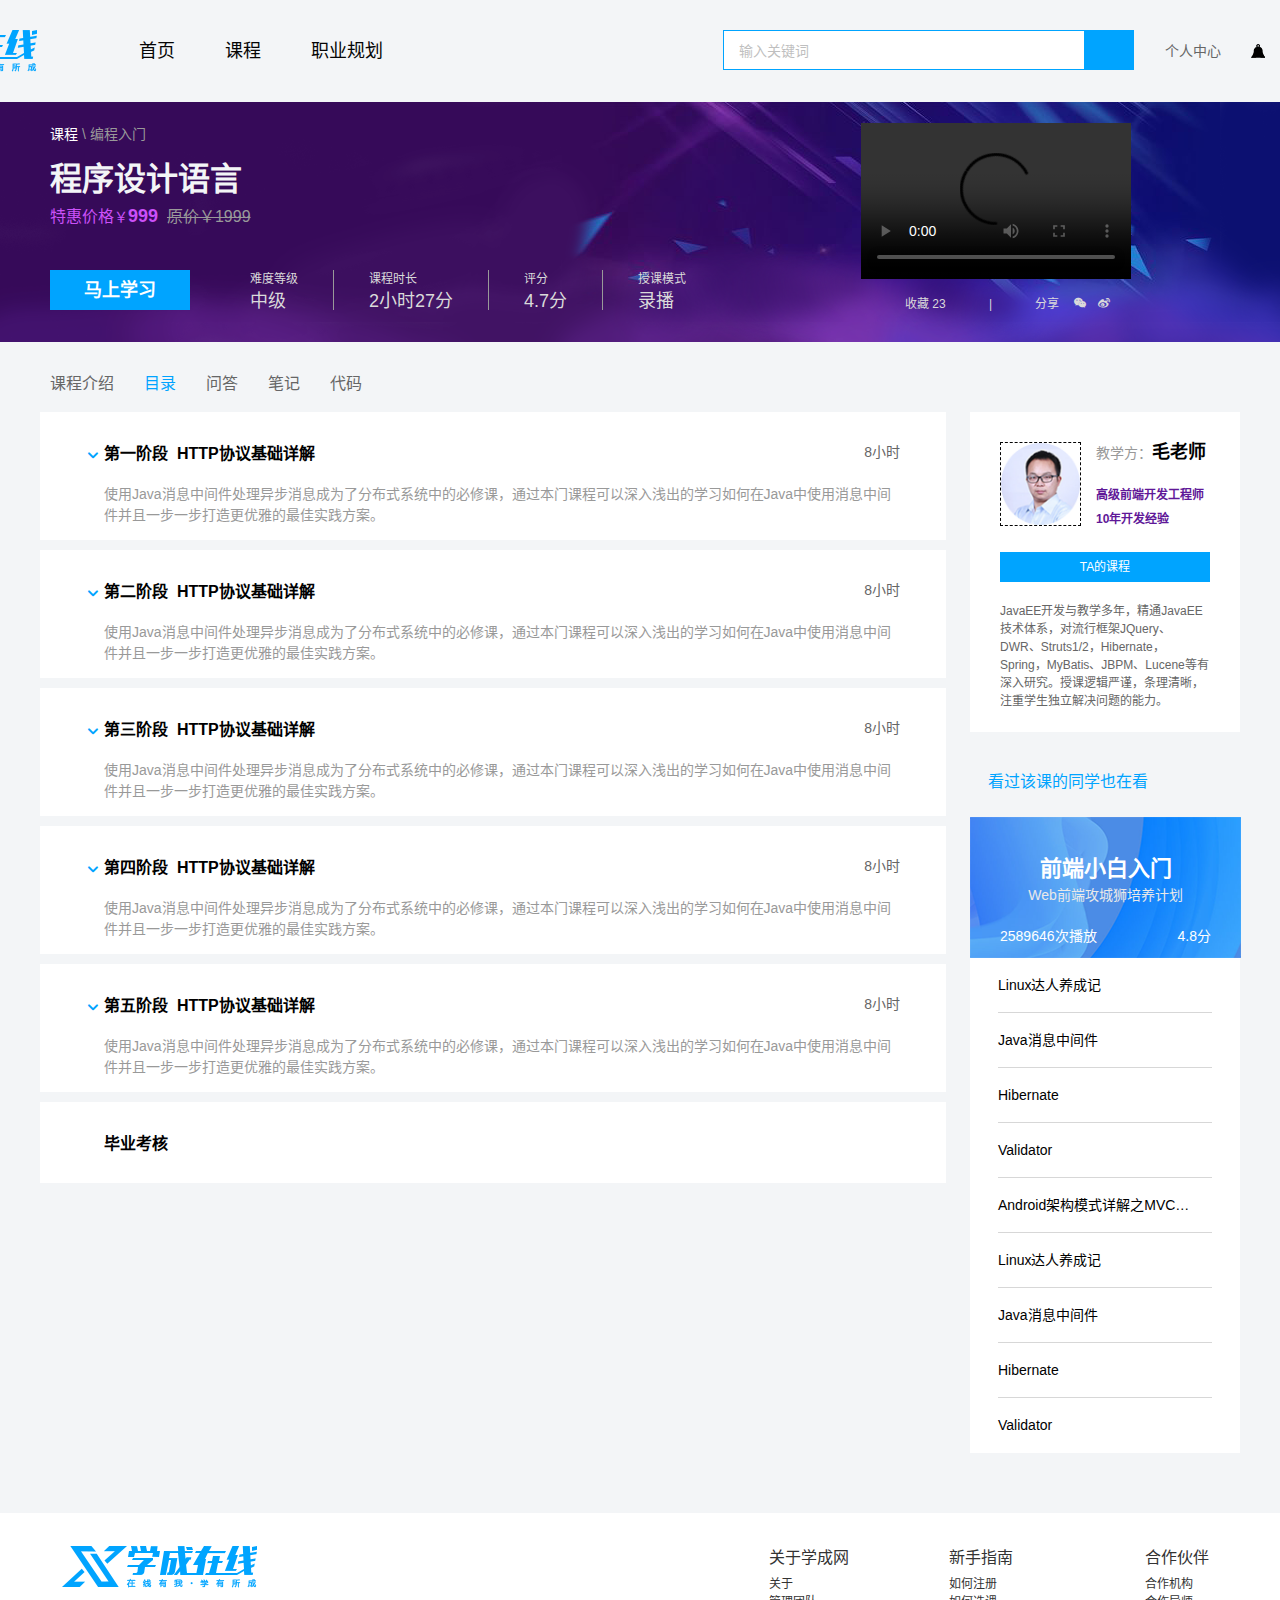
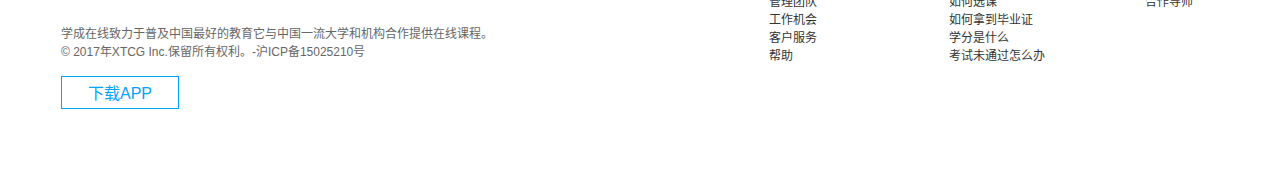
==== introduction.html @ b1b3535b "提交了master主分支上首页、职业规划、课程介绍页面" ====
<!DOCTYPE html>
<html lang="zh-CN">

<head>
    <meta charset="UTF-8">
    <meta http-equiv="X-UA-Compatible" content="IE=edge">
    <meta name="viewport" content="width=device-width, initial-scale=1.0">
    <title>学成网课程介绍-目录</title>
    <link rel="stylesheet" href="css/base.css">
    <link rel="stylesheet" href="css/common.css">
    <link rel="stylesheet" href="css/introduction.css">
</head>

<body>
    <!-- header区域star -->
    <div class="header w">
        <!-- logo部分 -->
        <div class="logo">
            <h1>
                <a href="index.html" title="学成在线">学成在线</a>
            </h1>
        </div>
        <!-- 导航栏部分 nav -->
        <div class="nav">
            <ul>
                <li><a href="index.html" class="current">首页</a></li>
                <li><a href="courselist.html">课程</a></li>
                <li><a href="plan.html">职业规划</a></li>
            </ul>
        </div>
        <!-- 搜索模块 -->
        <div class="search">
            <input type="text" value="输入关键词">
            <button><span class="icon-search"></span></button>

        </div>
        <!-- 用户模块 -->
        <div class="personal"> <a href="javascript:;">个人中心</a></div>
        <div class="remind">
            <a href="javascript:;"></a>
        </div>
        <div class="user">
            <a href="javascript:;">
                <img src="images/椭圆头像 7@2x.png" alt=""> qq-lilei</a>
        </div>

    </div>
    <!-- header区域end -->

    <!-- banner模块开始 -->
    <div class="banner">
        <div class="bannerCon w">
            <!-- banner左边部分 -->
            <div class="bannerCon_left">
                <p><i>课程</i>&nbsp;\&nbsp;编程入门</p>
                <h3>程序设计语言</h3>
                <p>特惠价格<em>￥</em><em>999</em>&nbsp;&nbsp;<span>原价￥1999</span></p>
                <div class="studynow">
                    <ul>
                        <li><a href="javascript:;">马上学习</a></li>
                        <li>
                            <h6>难度等级</h6>
                            <p>中级</p>
                        </li>
                        <li>
                            <h6>课程时长</h6>
                            <p>2小时27分</p>
                        </li>
                        <li>
                            <h6>评分</h6>
                            <p>4.7分</p>
                        </li>
                        <li>
                            <h6>授课模式</h6>
                            <p>录播</p>
                        </li>
                    </ul>
                </div>
            </div>
            <!-- banner右边部分 -->
            <div class="bannerCon_right">
                <video controls="controls">
                    <source src="" type="video/ogg" >
                    <source src="" type="video/mp4" >
                </video >
                <p><span></span>收藏&nbsp;23 <em>|</em> 分享<span></span><span></span></p>
            </div>
        </div>
    </div>
    <!-- banner模块结束 -->

    <!-- 课程内容模块开始 -->
    <div class="courseCon w clearfix">
        <!-- 课程内容 头部 导航 -->
        <div class="courseCon_head">
            <ul id="headCon">
                <li><a href="javascript:;">课程介绍</a></li>
                <li><a href="javascript:;" class="current">目录</a></li>
                <li><a href="javascript:;">问答</a></li>
                <li><a href="javascript:;">笔记</a></li>
                <li><a href="javascript:;">代码</a></li>
            </ul>
        </div>
        <!-- 课程内容 头部 导航结束 -->

        <!-- 课程内容 主体 部分 -->
        <div class="courseCon_body">
            <!-- 课程内容主体的左边部分内容 -->
            <main>
                <ul id="mainCon" style="display: none;">
                    <li><h4><em></em>第一阶段&nbsp;&nbsp;前端开发课程介绍<span>8小时</span></h4><p>使用Java消息中间件处理异步消息成为了分布式系统中的必修课，通过本门课程可以深入浅出的学习如何在Java中使用消息中间件并且一步一步打造更优雅的最佳实践方案。</p></li>
                    <li>
                        <ol>
                            <li><a href="javascript:;">1.1&nbsp;&nbsp;阅读：分级政策细节<i>97'&nbsp;33"</i></a><img src="images/矩形 69@2x.png" alt=""></li>
                            <li><a href="javascript:;">1.2&nbsp;&nbsp;视频：为什么分为 A 部分、B 部分、C 部分<i>66'&nbsp;15"</i></a><img src="images/矩形 69@2x.png" alt=""></li>
                            <li><a href="javascript:;">1.3&nbsp;&nbsp;视频：软件安装介绍<i>86'&nbsp;42"</i></a><img src="images/矩形 69@2x.png" alt=""></li>
                            <li><a href="javascript:;">1.4&nbsp;&nbsp;阅读：Emacs安装<i>59'&nbsp;00"</i></a></li>
                            <li><a href="javascript:;">1.5&nbsp;&nbsp;作业1：Emacs安装<i>93'&nbsp;29"</i></a></li>
                            <li><a href="javascript:;">&nbsp;&nbsp;&nbsp;&nbsp;&nbsp;&nbsp;&nbsp;阶段测试</a></li>  
                        </ol>
                    </li>
                    <li><h4><em></em>第二阶段&nbsp;&nbsp;前端开发课程介绍<span>8小时</span></h4><p>使用Java消息中间件处理异步消息成为了分布式系统中的必修课，通过本门课程可以深入浅出的学习如何在Java中使用消息中间件并且一步一步打造更优雅的最佳实践方案。</p></li>
                    <li>
                        <ol>
                            <li><a href="javascript:;">1.1&nbsp;&nbsp;阅读：分级政策细节<i>97'&nbsp;33"</i></a><img src="images/矩形 69@2x.png" alt=""></li>
                            <li><a href="javascript:;">1.2&nbsp;&nbsp;视频：为什么分为 A 部分、B 部分、C 部分<i>66'&nbsp;15"</i></a><img src="images/矩形 69@2x.png" alt=""></li>
                            <li><a href="javascript:;">1.3&nbsp;&nbsp;视频：软件安装介绍<i>86'&nbsp;42"</i></a><img src="images/矩形 69@2x.png" alt=""></li>
                            <li><a href="javascript:;">1.4&nbsp;&nbsp;阅读：Emacs安装<i>59'&nbsp;00"</i></a></li>
                            <li><a href="javascript:;">1.5&nbsp;&nbsp;作业1：Emacs安装<i>93'&nbsp;29"</i></a></li>
                            <li><a href="javascript:;">&nbsp;&nbsp;&nbsp;&nbsp;&nbsp;&nbsp;&nbsp;阶段测试</a></li>  
                        </ol>
                    </li>
                    <li><h4><em></em>第三阶段&nbsp;&nbsp;前端开发课程介绍<span>8小时</span></h4><p>使用Java消息中间件处理异步消息成为了分布式系统中的必修课，通过本门课程可以深入浅出的学习如何在Java中使用消息中间件并且一步一步打造更优雅的最佳实践方案。</p></li>
                    <li>
                        <ol>
                            <li><a href="javascript:;">1.1&nbsp;&nbsp;阅读：分级政策细节<i>97'&nbsp;33"</i></a><img src="images/矩形 69@2x.png" alt=""></li>
                            <li><a href="javascript:;">1.2&nbsp;&nbsp;视频：为什么分为 A 部分、B 部分、C 部分<i>66'&nbsp;15"</i></a><img src="images/矩形 69@2x.png" alt=""></li>
                            <li><a href="javascript:;">1.3&nbsp;&nbsp;视频：软件安装介绍<i>86'&nbsp;42"</i></a><img src="images/矩形 69@2x.png" alt=""></li>
                            <li><a href="javascript:;">1.4&nbsp;&nbsp;阅读：Emacs安装<i>59'&nbsp;00"</i></a></li>
                            <li><a href="javascript:;">1.5&nbsp;&nbsp;作业1：Emacs安装<i>93'&nbsp;29"</i></a></li>
                            <li><a href="javascript:;">&nbsp;&nbsp;&nbsp;&nbsp;&nbsp;&nbsp;&nbsp;阶段测试</a></li>  
                        </ol>
                    </li>
                    <li><h4><em></em>第四阶段&nbsp;&nbsp;前端开发课程介绍<span>8小时</span></h4><p>使用Java消息中间件处理异步消息成为了分布式系统中的必修课，通过本门课程可以深入浅出的学习如何在Java中使用消息中间件并且一步一步打造更优雅的最佳实践方案。</p></li>
                    <li>
                        <ol>
                            <li><a href="javascript:;">1.1&nbsp;&nbsp;阅读：分级政策细节<i>97'&nbsp;33"</i></a><img src="images/矩形 69@2x.png" alt=""></li>
                            <li><a href="javascript:;">1.2&nbsp;&nbsp;视频：为什么分为 A 部分、B 部分、C 部分<i>66'&nbsp;15"</i></a><img src="images/矩形 69@2x.png" alt=""></li>
                            <li><a href="javascript:;">1.3&nbsp;&nbsp;视频：软件安装介绍<i>86'&nbsp;42"</i></a><img src="images/矩形 69@2x.png" alt=""></li>
                            <li><a href="javascript:;">1.4&nbsp;&nbsp;阅读：Emacs安装<i>59'&nbsp;00"</i></a></li>
                            <li><a href="javascript:;">1.5&nbsp;&nbsp;作业1：Emacs安装<i>93'&nbsp;29"</i></a></li>
                            <li><a href="javascript:;">&nbsp;&nbsp;&nbsp;&nbsp;&nbsp;&nbsp;&nbsp;阶段测试</a></li>  
                        </ol>
                    </li>
                    <li><h4><em></em>第五阶段&nbsp;&nbsp;前端开发课程介绍<span>8小时</span></h4><p>使用Java消息中间件处理异步消息成为了分布式系统中的必修课，通过本门课程可以深入浅出的学习如何在Java中使用消息中间件并且一步一步打造更优雅的最佳实践方案。</p></li>
                    <li>
                        <ol>
                            <li><a href="javascript:;">1.1&nbsp;&nbsp;阅读：分级政策细节<i>97'&nbsp;33"</i></a><img src="images/矩形 69@2x.png" alt=""></li>
                            <li><a href="javascript:;">1.2&nbsp;&nbsp;视频：为什么分为 A 部分、B 部分、C 部分<i>66'&nbsp;15"</i></a><img src="images/矩形 69@2x.png" alt=""></li>
                            <li><a href="javascript:;">1.3&nbsp;&nbsp;视频：软件安装介绍<i>86'&nbsp;42"</i></a><img src="images/矩形 69@2x.png" alt=""></li>
                            <li><a href="javascript:;">1.4&nbsp;&nbsp;阅读：Emacs安装<i>59'&nbsp;00"</i></a></li>
                            <li><a href="javascript:;">1.5&nbsp;&nbsp;作业1：Emacs安装<i>93'&nbsp;29"</i></a></li>
                            <li><a href="javascript:;">&nbsp;&nbsp;&nbsp;&nbsp;&nbsp;&nbsp;&nbsp;阶段测试</a></li>  
                        </ol>
                    </li>
                    <li><h4>毕业考核</h4></li>
                </ul>
                <ul id="mainCon">
                    <li><h4><em></em>第一阶段&nbsp;&nbsp;HTTP协议基础详解<span>8小时</span></h4><p>使用Java消息中间件处理异步消息成为了分布式系统中的必修课，通过本门课程可以深入浅出的学习如何在Java中使用消息中间件并且一步一步打造更优雅的最佳实践方案。</p></li>
                    <li>
                        <ol>
                            <li><a href="javascript:;">1.1&nbsp;&nbsp;阅读：分级政策细节<i>97'&nbsp;33"</i></a><img src="images/矩形 69@2x.png" alt=""></li>
                            <li><a href="javascript:;">1.2&nbsp;&nbsp;视频：为什么分为 A 部分、B 部分、C 部分<i>66'&nbsp;15"</i></a><img src="images/矩形 69@2x.png" alt=""></li>
                            <li><a href="javascript:;">1.3&nbsp;&nbsp;视频：软件安装介绍<i>86'&nbsp;42"</i></a><img src="images/矩形 69@2x.png" alt=""></li>
                            <li><a href="javascript:;">1.4&nbsp;&nbsp;阅读：Emacs安装<i>59'&nbsp;00"</i></a></li>
                            <li><a href="javascript:;">1.5&nbsp;&nbsp;作业1：Emacs安装<i>93'&nbsp;29"</i></a></li>
                            <li><a href="javascript:;">&nbsp;&nbsp;&nbsp;&nbsp;&nbsp;&nbsp;&nbsp;阶段测试</a></li>  
                        </ol>
                    </li>
                    <li><h4><em></em>第二阶段&nbsp;&nbsp;HTTP协议基础详解<span>8小时</span></h4><p>使用Java消息中间件处理异步消息成为了分布式系统中的必修课，通过本门课程可以深入浅出的学习如何在Java中使用消息中间件并且一步一步打造更优雅的最佳实践方案。</p></li>
                    <li>
                        <ol>
                            <li><a href="javascript:;">1.1&nbsp;&nbsp;阅读：分级政策细节<i>97'&nbsp;33"</i></a><img src="images/矩形 69@2x.png" alt=""></li>
                            <li><a href="javascript:;">1.2&nbsp;&nbsp;视频：为什么分为 A 部分、B 部分、C 部分<i>66'&nbsp;15"</i></a><img src="images/矩形 69@2x.png" alt=""></li>
                            <li><a href="javascript:;">1.3&nbsp;&nbsp;视频：软件安装介绍<i>86'&nbsp;42"</i></a><img src="images/矩形 69@2x.png" alt=""></li>
                            <li><a href="javascript:;">1.4&nbsp;&nbsp;阅读：Emacs安装<i>59'&nbsp;00"</i></a></li>
                            <li><a href="javascript:;">1.5&nbsp;&nbsp;作业1：Emacs安装<i>93'&nbsp;29"</i></a></li>
                            <li><a href="javascript:;">&nbsp;&nbsp;&nbsp;&nbsp;&nbsp;&nbsp;&nbsp;阶段测试</a></li>  
                        </ol>
                    </li>
                    <li><h4><em></em>第三阶段&nbsp;&nbsp;HTTP协议基础详解<span>8小时</span></h4><p>使用Java消息中间件处理异步消息成为了分布式系统中的必修课，通过本门课程可以深入浅出的学习如何在Java中使用消息中间件并且一步一步打造更优雅的最佳实践方案。</p></li>
                    <li>
                        <ol>
                            <li><a href="javascript:;">1.1&nbsp;&nbsp;阅读：分级政策细节<i>97'&nbsp;33"</i></a><img src="images/矩形 69@2x.png" alt=""></li>
                            <li><a href="javascript:;">1.2&nbsp;&nbsp;视频：为什么分为 A 部分、B 部分、C 部分<i>66'&nbsp;15"</i></a><img src="images/矩形 69@2x.png" alt=""></li>
                            <li><a href="javascript:;">1.3&nbsp;&nbsp;视频：软件安装介绍<i>86'&nbsp;42"</i></a><img src="images/矩形 69@2x.png" alt=""></li>
                            <li><a href="javascript:;">1.4&nbsp;&nbsp;阅读：Emacs安装<i>59'&nbsp;00"</i></a></li>
                            <li><a href="javascript:;">1.5&nbsp;&nbsp;作业1：Emacs安装<i>93'&nbsp;29"</i></a></li>
                            <li><a href="javascript:;">&nbsp;&nbsp;&nbsp;&nbsp;&nbsp;&nbsp;&nbsp;阶段测试</a></li>  
                        </ol>
                    </li>
                    <li><h4><em></em>第四阶段&nbsp;&nbsp;HTTP协议基础详解<span>8小时</span></h4><p>使用Java消息中间件处理异步消息成为了分布式系统中的必修课，通过本门课程可以深入浅出的学习如何在Java中使用消息中间件并且一步一步打造更优雅的最佳实践方案。</p></li>
                    <li>
                        <ol>
                            <li><a href="javascript:;">1.1&nbsp;&nbsp;阅读：分级政策细节<i>97'&nbsp;33"</i></a><img src="images/矩形 69@2x.png" alt=""></li>
                            <li><a href="javascript:;">1.2&nbsp;&nbsp;视频：为什么分为 A 部分、B 部分、C 部分<i>66'&nbsp;15"</i></a><img src="images/矩形 69@2x.png" alt=""></li>
                            <li><a href="javascript:;">1.3&nbsp;&nbsp;视频：软件安装介绍<i>86'&nbsp;42"</i></a><img src="images/矩形 69@2x.png" alt=""></li>
                            <li><a href="javascript:;">1.4&nbsp;&nbsp;阅读：Emacs安装<i>59'&nbsp;00"</i></a></li>
                            <li><a href="javascript:;">1.5&nbsp;&nbsp;作业1：Emacs安装<i>93'&nbsp;29"</i></a></li>
                            <li><a href="javascript:;">&nbsp;&nbsp;&nbsp;&nbsp;&nbsp;&nbsp;&nbsp;阶段测试</a></li>  
                        </ol>
                    </li>
                    <li><h4><em></em>第五阶段&nbsp;&nbsp;HTTP协议基础详解<span>8小时</span></h4><p>使用Java消息中间件处理异步消息成为了分布式系统中的必修课，通过本门课程可以深入浅出的学习如何在Java中使用消息中间件并且一步一步打造更优雅的最佳实践方案。</p></li>
                    <li>
                        <ol>
                            <li><a href="javascript:;">1.1&nbsp;&nbsp;阅读：分级政策细节<i>97'&nbsp;33"</i></a><img src="images/矩形 69@2x.png" alt=""></li>
                            <li><a href="javascript:;">1.2&nbsp;&nbsp;视频：为什么分为 A 部分、B 部分、C 部分<i>66'&nbsp;15"</i></a><img src="images/矩形 69@2x.png" alt=""></li>
                            <li><a href="javascript:;">1.3&nbsp;&nbsp;视频：软件安装介绍<i>86'&nbsp;42"</i></a><img src="images/矩形 69@2x.png" alt=""></li>
                            <li><a href="javascript:;">1.4&nbsp;&nbsp;阅读：Emacs安装<i>59'&nbsp;00"</i></a></li>
                            <li><a href="javascript:;">1.5&nbsp;&nbsp;作业1：Emacs安装<i>93'&nbsp;29"</i></a></li>
                            <li><a href="javascript:;">&nbsp;&nbsp;&nbsp;&nbsp;&nbsp;&nbsp;&nbsp;阶段测试</a></li>  
                        </ol>
                    </li>
                    <li><h4>毕业考核</h4></li>
                </ul>
                <ul id="mainCon" style="display: none;">
                    <li><h4><em></em>第一阶段&nbsp;&nbsp;课堂提问和回答<span>8小时</span></h4><p>使用Java消息中间件处理异步消息成为了分布式系统中的必修课，通过本门课程可以深入浅出的学习如何在Java中使用消息中间件并且一步一步打造更优雅的最佳实践方案。</p></li>
                    <li>
                        <ol>
                            <li><a href="javascript:;">1.1&nbsp;&nbsp;阅读：分级政策细节<i>97'&nbsp;33"</i></a><img src="images/矩形 69@2x.png" alt=""></li>
                            <li><a href="javascript:;">1.2&nbsp;&nbsp;视频：为什么分为 A 部分、B 部分、C 部分<i>66'&nbsp;15"</i></a><img src="images/矩形 69@2x.png" alt=""></li>
                            <li><a href="javascript:;">1.3&nbsp;&nbsp;视频：软件安装介绍<i>86'&nbsp;42"</i></a><img src="images/矩形 69@2x.png" alt=""></li>
                            <li><a href="javascript:;">1.4&nbsp;&nbsp;阅读：Emacs安装<i>59'&nbsp;00"</i></a></li>
                            <li><a href="javascript:;">1.5&nbsp;&nbsp;作业1：Emacs安装<i>93'&nbsp;29"</i></a></li>
                            <li><a href="javascript:;">&nbsp;&nbsp;&nbsp;&nbsp;&nbsp;&nbsp;&nbsp;阶段测试</a></li>  
                        </ol>
                    </li>
                    <li><h4><em></em>第二阶段&nbsp;&nbsp;课堂提问和回答<span>8小时</span></h4><p>使用Java消息中间件处理异步消息成为了分布式系统中的必修课，通过本门课程可以深入浅出的学习如何在Java中使用消息中间件并且一步一步打造更优雅的最佳实践方案。</p></li>
                    <li>
                        <ol>
                            <li><a href="javascript:;">1.1&nbsp;&nbsp;阅读：分级政策细节<i>97'&nbsp;33"</i></a><img src="images/矩形 69@2x.png" alt=""></li>
                            <li><a href="javascript:;">1.2&nbsp;&nbsp;视频：为什么分为 A 部分、B 部分、C 部分<i>66'&nbsp;15"</i></a><img src="images/矩形 69@2x.png" alt=""></li>
                            <li><a href="javascript:;">1.3&nbsp;&nbsp;视频：软件安装介绍<i>86'&nbsp;42"</i></a><img src="images/矩形 69@2x.png" alt=""></li>
                            <li><a href="javascript:;">1.4&nbsp;&nbsp;阅读：Emacs安装<i>59'&nbsp;00"</i></a></li>
                            <li><a href="javascript:;">1.5&nbsp;&nbsp;作业1：Emacs安装<i>93'&nbsp;29"</i></a></li>
                            <li><a href="javascript:;">&nbsp;&nbsp;&nbsp;&nbsp;&nbsp;&nbsp;&nbsp;阶段测试</a></li>  
                        </ol>
                    </li>
                    <li><h4><em></em>第三阶段&nbsp;&nbsp;课堂提问和回答<span>8小时</span></h4><p>使用Java消息中间件处理异步消息成为了分布式系统中的必修课，通过本门课程可以深入浅出的学习如何在Java中使用消息中间件并且一步一步打造更优雅的最佳实践方案。</p></li>
                    <li>
                        <ol>
                            <li><a href="javascript:;">1.1&nbsp;&nbsp;阅读：分级政策细节<i>97'&nbsp;33"</i></a><img src="images/矩形 69@2x.png" alt=""></li>
                            <li><a href="javascript:;">1.2&nbsp;&nbsp;视频：为什么分为 A 部分、B 部分、C 部分<i>66'&nbsp;15"</i></a><img src="images/矩形 69@2x.png" alt=""></li>
                            <li><a href="javascript:;">1.3&nbsp;&nbsp;视频：软件安装介绍<i>86'&nbsp;42"</i></a><img src="images/矩形 69@2x.png" alt=""></li>
                            <li><a href="javascript:;">1.4&nbsp;&nbsp;阅读：Emacs安装<i>59'&nbsp;00"</i></a></li>
                            <li><a href="javascript:;">1.5&nbsp;&nbsp;作业1：Emacs安装<i>93'&nbsp;29"</i></a></li>
                            <li><a href="javascript:;">&nbsp;&nbsp;&nbsp;&nbsp;&nbsp;&nbsp;&nbsp;阶段测试</a></li>  
                        </ol>
                    </li>
                    <li><h4><em></em>第四阶段&nbsp;&nbsp;课堂提问和回答<span>8小时</span></h4><p>使用Java消息中间件处理异步消息成为了分布式系统中的必修课，通过本门课程可以深入浅出的学习如何在Java中使用消息中间件并且一步一步打造更优雅的最佳实践方案。</p></li>
                    <li>
                        <ol>
                            <li><a href="javascript:;">1.1&nbsp;&nbsp;阅读：分级政策细节<i>97'&nbsp;33"</i></a><img src="images/矩形 69@2x.png" alt=""></li>
                            <li><a href="javascript:;">1.2&nbsp;&nbsp;视频：为什么分为 A 部分、B 部分、C 部分<i>66'&nbsp;15"</i></a><img src="images/矩形 69@2x.png" alt=""></li>
                            <li><a href="javascript:;">1.3&nbsp;&nbsp;视频：软件安装介绍<i>86'&nbsp;42"</i></a><img src="images/矩形 69@2x.png" alt=""></li>
                            <li><a href="javascript:;">1.4&nbsp;&nbsp;阅读：Emacs安装<i>59'&nbsp;00"</i></a></li>
                            <li><a href="javascript:;">1.5&nbsp;&nbsp;作业1：Emacs安装<i>93'&nbsp;29"</i></a></li>
                            <li><a href="javascript:;">&nbsp;&nbsp;&nbsp;&nbsp;&nbsp;&nbsp;&nbsp;阶段测试</a></li>  
                        </ol>
                    </li>
                    <li><h4><em></em>第五阶段&nbsp;&nbsp;课堂提问和回答<span>8小时</span></h4><p>使用Java消息中间件处理异步消息成为了分布式系统中的必修课，通过本门课程可以深入浅出的学习如何在Java中使用消息中间件并且一步一步打造更优雅的最佳实践方案。</p></li>
                    <li>
                        <ol>
                            <li><a href="javascript:;">1.1&nbsp;&nbsp;阅读：分级政策细节<i>97'&nbsp;33"</i></a><img src="images/矩形 69@2x.png" alt=""></li>
                            <li><a href="javascript:;">1.2&nbsp;&nbsp;视频：为什么分为 A 部分、B 部分、C 部分<i>66'&nbsp;15"</i></a><img src="images/矩形 69@2x.png" alt=""></li>
                            <li><a href="javascript:;">1.3&nbsp;&nbsp;视频：软件安装介绍<i>86'&nbsp;42"</i></a><img src="images/矩形 69@2x.png" alt=""></li>
                            <li><a href="javascript:;">1.4&nbsp;&nbsp;阅读：Emacs安装<i>59'&nbsp;00"</i></a></li>
                            <li><a href="javascript:;">1.5&nbsp;&nbsp;作业1：Emacs安装<i>93'&nbsp;29"</i></a></li>
                            <li><a href="javascript:;">&nbsp;&nbsp;&nbsp;&nbsp;&nbsp;&nbsp;&nbsp;阶段测试</a></li>  
                        </ol>
                    </li>
                    <li><h4>毕业考核</h4></li>
                </ul>
                <ul id="mainCon" style="display: none;">
                    <li><h4><em></em>第一阶段&nbsp;&nbsp;前端学习中的笔记<span>8小时</span></h4><p>使用Java消息中间件处理异步消息成为了分布式系统中的必修课，通过本门课程可以深入浅出的学习如何在Java中使用消息中间件并且一步一步打造更优雅的最佳实践方案。</p></li>
                    <li>
                        <ol>
                            <li><a href="javascript:;">1.1&nbsp;&nbsp;阅读：分级政策细节<i>97'&nbsp;33"</i></a><img src="images/矩形 69@2x.png" alt=""></li>
                            <li><a href="javascript:;">1.2&nbsp;&nbsp;视频：为什么分为 A 部分、B 部分、C 部分<i>66'&nbsp;15"</i></a><img src="images/矩形 69@2x.png" alt=""></li>
                            <li><a href="javascript:;">1.3&nbsp;&nbsp;视频：软件安装介绍<i>86'&nbsp;42"</i></a><img src="images/矩形 69@2x.png" alt=""></li>
                            <li><a href="javascript:;">1.4&nbsp;&nbsp;阅读：Emacs安装<i>59'&nbsp;00"</i></a></li>
                            <li><a href="javascript:;">1.5&nbsp;&nbsp;作业1：Emacs安装<i>93'&nbsp;29"</i></a></li>
                            <li><a href="javascript:;">&nbsp;&nbsp;&nbsp;&nbsp;&nbsp;&nbsp;&nbsp;阶段测试</a></li>  
                        </ol>
                    </li>
                    <li><h4><em></em>第二阶段&nbsp;&nbsp;前端学习中的笔记<span>8小时</span></h4><p>使用Java消息中间件处理异步消息成为了分布式系统中的必修课，通过本门课程可以深入浅出的学习如何在Java中使用消息中间件并且一步一步打造更优雅的最佳实践方案。</p></li>
                    <li>
                        <ol>
                            <li><a href="javascript:;">1.1&nbsp;&nbsp;阅读：分级政策细节<i>97'&nbsp;33"</i></a><img src="images/矩形 69@2x.png" alt=""></li>
                            <li><a href="javascript:;">1.2&nbsp;&nbsp;视频：为什么分为 A 部分、B 部分、C 部分<i>66'&nbsp;15"</i></a><img src="images/矩形 69@2x.png" alt=""></li>
                            <li><a href="javascript:;">1.3&nbsp;&nbsp;视频：软件安装介绍<i>86'&nbsp;42"</i></a><img src="images/矩形 69@2x.png" alt=""></li>
                            <li><a href="javascript:;">1.4&nbsp;&nbsp;阅读：Emacs安装<i>59'&nbsp;00"</i></a></li>
                            <li><a href="javascript:;">1.5&nbsp;&nbsp;作业1：Emacs安装<i>93'&nbsp;29"</i></a></li>
                            <li><a href="javascript:;">&nbsp;&nbsp;&nbsp;&nbsp;&nbsp;&nbsp;&nbsp;阶段测试</a></li>  
                        </ol>
                    </li>
                    <li><h4><em></em>第三阶段&nbsp;&nbsp;前端学习中的笔记<span>8小时</span></h4><p>使用Java消息中间件处理异步消息成为了分布式系统中的必修课，通过本门课程可以深入浅出的学习如何在Java中使用消息中间件并且一步一步打造更优雅的最佳实践方案。</p></li>
                    <li>
                        <ol>
                            <li><a href="javascript:;">1.1&nbsp;&nbsp;阅读：分级政策细节<i>97'&nbsp;33"</i></a><img src="images/矩形 69@2x.png" alt=""></li>
                            <li><a href="javascript:;">1.2&nbsp;&nbsp;视频：为什么分为 A 部分、B 部分、C 部分<i>66'&nbsp;15"</i></a><img src="images/矩形 69@2x.png" alt=""></li>
                            <li><a href="javascript:;">1.3&nbsp;&nbsp;视频：软件安装介绍<i>86'&nbsp;42"</i></a><img src="images/矩形 69@2x.png" alt=""></li>
                            <li><a href="javascript:;">1.4&nbsp;&nbsp;阅读：Emacs安装<i>59'&nbsp;00"</i></a></li>
                            <li><a href="javascript:;">1.5&nbsp;&nbsp;作业1：Emacs安装<i>93'&nbsp;29"</i></a></li>
                            <li><a href="javascript:;">&nbsp;&nbsp;&nbsp;&nbsp;&nbsp;&nbsp;&nbsp;阶段测试</a></li>  
                        </ol>
                    </li>
                    <li><h4><em></em>第四阶段&nbsp;&nbsp;前端学习中的笔记<span>8小时</span></h4><p>使用Java消息中间件处理异步消息成为了分布式系统中的必修课，通过本门课程可以深入浅出的学习如何在Java中使用消息中间件并且一步一步打造更优雅的最佳实践方案。</p></li>
                    <li>
                        <ol>
                            <li><a href="javascript:;">1.1&nbsp;&nbsp;阅读：分级政策细节<i>97'&nbsp;33"</i></a><img src="images/矩形 69@2x.png" alt=""></li>
                            <li><a href="javascript:;">1.2&nbsp;&nbsp;视频：为什么分为 A 部分、B 部分、C 部分<i>66'&nbsp;15"</i></a><img src="images/矩形 69@2x.png" alt=""></li>
                            <li><a href="javascript:;">1.3&nbsp;&nbsp;视频：软件安装介绍<i>86'&nbsp;42"</i></a><img src="images/矩形 69@2x.png" alt=""></li>
                            <li><a href="javascript:;">1.4&nbsp;&nbsp;阅读：Emacs安装<i>59'&nbsp;00"</i></a></li>
                            <li><a href="javascript:;">1.5&nbsp;&nbsp;作业1：Emacs安装<i>93'&nbsp;29"</i></a></li>
                            <li><a href="javascript:;">&nbsp;&nbsp;&nbsp;&nbsp;&nbsp;&nbsp;&nbsp;阶段测试</a></li>  
                        </ol>
                    </li>
                    <li><h4><em></em>第五阶段&nbsp;&nbsp;前端学习中的笔记<span>8小时</span></h4><p>使用Java消息中间件处理异步消息成为了分布式系统中的必修课，通过本门课程可以深入浅出的学习如何在Java中使用消息中间件并且一步一步打造更优雅的最佳实践方案。</p></li>
                    <li>
                        <ol>
                            <li><a href="javascript:;">1.1&nbsp;&nbsp;阅读：分级政策细节<i>97'&nbsp;33"</i></a><img src="images/矩形 69@2x.png" alt=""></li>
                            <li><a href="javascript:;">1.2&nbsp;&nbsp;视频：为什么分为 A 部分、B 部分、C 部分<i>66'&nbsp;15"</i></a><img src="images/矩形 69@2x.png" alt=""></li>
                            <li><a href="javascript:;">1.3&nbsp;&nbsp;视频：软件安装介绍<i>86'&nbsp;42"</i></a><img src="images/矩形 69@2x.png" alt=""></li>
                            <li><a href="javascript:;">1.4&nbsp;&nbsp;阅读：Emacs安装<i>59'&nbsp;00"</i></a></li>
                            <li><a href="javascript:;">1.5&nbsp;&nbsp;作业1：Emacs安装<i>93'&nbsp;29"</i></a></li>
                            <li><a href="javascript:;">&nbsp;&nbsp;&nbsp;&nbsp;&nbsp;&nbsp;&nbsp;阶段测试</a></li>  
                        </ol>
                    </li>
                    <li><h4>毕业考核</h4></li>
                </ul>
                <ul id="mainCon" style="display: none;">
                    <li><h4><em></em>第一阶段&nbsp;&nbsp;前端开发的代码<span>8小时</span></h4><p>使用Java消息中间件处理异步消息成为了分布式系统中的必修课，通过本门课程可以深入浅出的学习如何在Java中使用消息中间件并且一步一步打造更优雅的最佳实践方案。</p></li>
                    <li>
                        <ol>
                            <li><a href="javascript:;">1.1&nbsp;&nbsp;阅读：分级政策细节<i>97'&nbsp;33"</i></a><img src="images/矩形 69@2x.png" alt=""></li>
                            <li><a href="javascript:;">1.2&nbsp;&nbsp;视频：为什么分为 A 部分、B 部分、C 部分<i>66'&nbsp;15"</i></a><img src="images/矩形 69@2x.png" alt=""></li>
                            <li><a href="javascript:;">1.3&nbsp;&nbsp;视频：软件安装介绍<i>86'&nbsp;42"</i></a><img src="images/矩形 69@2x.png" alt=""></li>
                            <li><a href="javascript:;">1.4&nbsp;&nbsp;阅读：Emacs安装<i>59'&nbsp;00"</i></a></li>
                            <li><a href="javascript:;">1.5&nbsp;&nbsp;作业1：Emacs安装<i>93'&nbsp;29"</i></a></li>
                            <li><a href="javascript:;">&nbsp;&nbsp;&nbsp;&nbsp;&nbsp;&nbsp;&nbsp;阶段测试</a></li>  
                        </ol>
                    </li>
                    <li><h4><em></em>第二阶段&nbsp;&nbsp;前端开发的代码<span>8小时</span></h4><p>使用Java消息中间件处理异步消息成为了分布式系统中的必修课，通过本门课程可以深入浅出的学习如何在Java中使用消息中间件并且一步一步打造更优雅的最佳实践方案。</p></li>
                    <li>
                        <ol>
                            <li><a href="javascript:;">1.1&nbsp;&nbsp;阅读：分级政策细节<i>97'&nbsp;33"</i></a><img src="images/矩形 69@2x.png" alt=""></li>
                            <li><a href="javascript:;">1.2&nbsp;&nbsp;视频：为什么分为 A 部分、B 部分、C 部分<i>66'&nbsp;15"</i></a><img src="images/矩形 69@2x.png" alt=""></li>
                            <li><a href="javascript:;">1.3&nbsp;&nbsp;视频：软件安装介绍<i>86'&nbsp;42"</i></a><img src="images/矩形 69@2x.png" alt=""></li>
                            <li><a href="javascript:;">1.4&nbsp;&nbsp;阅读：Emacs安装<i>59'&nbsp;00"</i></a></li>
                            <li><a href="javascript:;">1.5&nbsp;&nbsp;作业1：Emacs安装<i>93'&nbsp;29"</i></a></li>
                            <li><a href="javascript:;">&nbsp;&nbsp;&nbsp;&nbsp;&nbsp;&nbsp;&nbsp;阶段测试</a></li>  
                        </ol>
                    </li>
                    <li><h4><em></em>第三阶段&nbsp;&nbsp;前端开发的代码<span>8小时</span></h4><p>使用Java消息中间件处理异步消息成为了分布式系统中的必修课，通过本门课程可以深入浅出的学习如何在Java中使用消息中间件并且一步一步打造更优雅的最佳实践方案。</p></li>
                    <li>
                        <ol>
                            <li><a href="javascript:;">1.1&nbsp;&nbsp;阅读：分级政策细节<i>97'&nbsp;33"</i></a><img src="images/矩形 69@2x.png" alt=""></li>
                            <li><a href="javascript:;">1.2&nbsp;&nbsp;视频：为什么分为 A 部分、B 部分、C 部分<i>66'&nbsp;15"</i></a><img src="images/矩形 69@2x.png" alt=""></li>
                            <li><a href="javascript:;">1.3&nbsp;&nbsp;视频：软件安装介绍<i>86'&nbsp;42"</i></a><img src="images/矩形 69@2x.png" alt=""></li>
                            <li><a href="javascript:;">1.4&nbsp;&nbsp;阅读：Emacs安装<i>59'&nbsp;00"</i></a></li>
                            <li><a href="javascript:;">1.5&nbsp;&nbsp;作业1：Emacs安装<i>93'&nbsp;29"</i></a></li>
                            <li><a href="javascript:;">&nbsp;&nbsp;&nbsp;&nbsp;&nbsp;&nbsp;&nbsp;阶段测试</a></li>  
                        </ol>
                    </li>
                    <li><h4><em></em>第四阶段&nbsp;&nbsp;前端开发的代码<span>8小时</span></h4><p>使用Java消息中间件处理异步消息成为了分布式系统中的必修课，通过本门课程可以深入浅出的学习如何在Java中使用消息中间件并且一步一步打造更优雅的最佳实践方案。</p></li>
                    <li>
                        <ol>
                            <li><a href="javascript:;">1.1&nbsp;&nbsp;阅读：分级政策细节<i>97'&nbsp;33"</i></a><img src="images/矩形 69@2x.png" alt=""></li>
                            <li><a href="javascript:;">1.2&nbsp;&nbsp;视频：为什么分为 A 部分、B 部分、C 部分<i>66'&nbsp;15"</i></a><img src="images/矩形 69@2x.png" alt=""></li>
                            <li><a href="javascript:;">1.3&nbsp;&nbsp;视频：软件安装介绍<i>86'&nbsp;42"</i></a><img src="images/矩形 69@2x.png" alt=""></li>
                            <li><a href="javascript:;">1.4&nbsp;&nbsp;阅读：Emacs安装<i>59'&nbsp;00"</i></a></li>
                            <li><a href="javascript:;">1.5&nbsp;&nbsp;作业1：Emacs安装<i>93'&nbsp;29"</i></a></li>
                            <li><a href="javascript:;">&nbsp;&nbsp;&nbsp;&nbsp;&nbsp;&nbsp;&nbsp;阶段测试</a></li>  
                        </ol>
                    </li>
                    <li><h4><em></em>第五阶段&nbsp;&nbsp;前端开发的代码<span>8小时</span></h4><p>使用Java消息中间件处理异步消息成为了分布式系统中的必修课，通过本门课程可以深入浅出的学习如何在Java中使用消息中间件并且一步一步打造更优雅的最佳实践方案。</p></li>
                    <li>
                        <ol>
                            <li><a href="javascript:;">1.1&nbsp;&nbsp;阅读：分级政策细节<i>97'&nbsp;33"</i></a><img src="images/矩形 69@2x.png" alt=""></li>
                            <li><a href="javascript:;">1.2&nbsp;&nbsp;视频：为什么分为 A 部分、B 部分、C 部分<i>66'&nbsp;15"</i></a><img src="images/矩形 69@2x.png" alt=""></li>
                            <li><a href="javascript:;">1.3&nbsp;&nbsp;视频：软件安装介绍<i>86'&nbsp;42"</i></a><img src="images/矩形 69@2x.png" alt=""></li>
                            <li><a href="javascript:;">1.4&nbsp;&nbsp;阅读：Emacs安装<i>59'&nbsp;00"</i></a></li>
                            <li><a href="javascript:;">1.5&nbsp;&nbsp;作业1：Emacs安装<i>93'&nbsp;29"</i></a></li>
                            <li><a href="javascript:;">&nbsp;&nbsp;&nbsp;&nbsp;&nbsp;&nbsp;&nbsp;阶段测试</a></li>  
                        </ol>
                    </li>
                    <li><h4>毕业考核</h4></li>
                </ul>
            </main>
            <!-- 课程内容主体的右边部分内容 -->
            <aside>
                <!-- 侧边内容的老师部分 -->
                <div class="teacher">
                    <div class="teacher_avatar">
                        <img src="images/20154125104146352@2x.png" alt="">
                    </div>
                    <h5>教学方：<em>毛老师</em></h5>
                    <h6>高级前端开发工程师<br>10年开发经验</h6>
                    <div class="TA"><a href="javascript:;">TA的课程</a></div>
                    <p>JavaEE开发与教学多年，精通JavaEE技术体系，对流行框架JQuery、DWR、Struts1/2，Hibernate，Spring，MyBatis、JBPM、Lucene等有深入研究。授课逻辑严谨，条理清晰，注重学生独立解决问题的能力。</p>
                </div>
                <!-- 侧边内容的其他课程部分 -->
                <article>
                    <h4>看过该课的同学也在看</h4>
                    <div class="others">
                        <div class="others_hd">
                            <h3>前端小白入门</h3>
                            <p>Web前端攻城狮培养计划</p>
                            <span>2589646次播放</span><span>4.8分</span>
                        </div>
                        <ul>
                            <li><a href="">Linux达人养成记</a></li>
                            <li><a href="">Java消息中间件</a></li>
                            <li><a href="">Hibernate</a></li>
                            <li><a href="">Validator</a></li>
                            <li><a href="">Android架构模式详解之MVC…</a></li>
                            <li><a href="">Linux达人养成记</a></li>
                            <li><a href="">Java消息中间件</a></li>
                            <li><a href="">Hibernate</a></li>
                            <li><a href="">Validator</a></li>
                        
                        </ul>
                    </div>
                </article>
            </aside>
        </div>
        <!-- 课程内容 主体 部分结束 -->
    </div>
    <!-- 课程内容模块结束 -->

        <!-- footer区域star -->
        <footer>
            <div class="w">
                <div class="copyright">
                    <img src="images/logo@2x.png" alt="">
                    <p>学成在线致力于普及中国最好的教育它与中国一流大学和机构合作提供在线课程。<br> © 2017年XTCG Inc.保留所有权利。-沪ICP备15025210号</p>
                    <a href="javascript:;" class="app">下载APP</a>
                </div>
                <div class="links">
                    <dl>
                        <dt>关于学成网</dt>
                        <dd><a href="javascript:;">关于</a></dd>
                        <dd><a href="javascript:;">管理团队</a></dd>
                        <dd><a href="javascript:;">工作机会</a></dd>
                        <dd><a href="javascript:;">客户服务</a></dd>
                        <dd><a href="javascript:;">帮助</a></dd>
                    </dl>
                    <dl>
                        <dt>新手指南</dt>
                        <dd><a href="javascript:;">如何注册</a></dd>
                        <dd><a href="javascript:;">如何选课</a></dd>
                        <dd><a href="javascript:;">如何拿到毕业证</a></dd>
                        <dd><a href="javascript:;">学分是什么</a></dd>
                        <dd><a href="javascript:;">考试未通过怎么办</a></dd>
                    </dl>
                    <dl>
                        <dt>合作伙伴</dt>
                        <dd><a href="javascript:;">合作机构</a></dd>
                        <dd><a href="javascript:;">合作导师</a></dd>
                    </dl>
                </div>
            </div>
        </footer>
        <!-- foolter区域end -->

    <script src="lib/jquery.min.js"></script>
    <script src="js/introduction.js"></script>
</body>

</html>
---- css/base.css ----
/* 把我们所有标签的内外边距清零 */
* {
    margin: 0;
    padding: 0;
    /* css3盒子模型 */
    box-sizing: border-box;
}
/* em 和 i 斜体的文字不倾斜 */
em,
i {
    font-style: normal
}
/* 去掉li 的小圆点 */
li {
    list-style: none
}

img {
    /* border 0 照顾低版本浏览器 如果 图片外面包含了链接会有边框的问题 */
    border: 0;
    /* 取消图片底侧有空白缝隙的问题 */
    vertical-align: middle
}

button {
    /* 当我们鼠标经过button 按钮的时候，鼠标变成小手 */
    cursor: pointer
}

a {
    color: #666;
    text-decoration: none
}

a:hover {
    color: #c81623
}

button,
input {
    /* "\5B8B\4F53" 就是宋体的意思 这样浏览器兼容性比较好 */
    font-family: Microsoft YaHei, Heiti SC, tahoma, arial, Hiragino Sans GB, "\5B8B\4F53", sans-serif;
    /* 默认有灰色边框我们需要手动去掉 */
    border: 0; 
    outline: none;
}

body {
    /* CSS3 抗锯齿形 让文字显示的更加清晰 */
    -webkit-font-smoothing: antialiased;
    background-color: #fff;
    font: 12px/1.5 Microsoft YaHei, Heiti SC, tahoma, arial, Hiragino Sans GB, "\5B8B\4F53", sans-serif;
    color: #666
}

.hide,
.none {
    display: none
}
/* 清除浮动 */
.clearfix:after {
    visibility: hidden;
    clear: both;
    display: block;
    content: "";
    height: 0
}

.clearfix {
    *zoom: 1
}
---- css/common.css ----
body {
    background-color: #F3F5F7;
}

.w {
    width: 1200px;
    margin: 0 auto;
}

.header {
    position: relative;
    height: 42px;
    margin: 30px auto;
}

.logo a {
    display: block;
    width: 199px;
    height: 59px;
    background: url(../images/logo@2x.png) no-repeat;
    text-indent: -9999px;
    overflow: hidden;
}

.logo {
    position: absolute;
    left: -199px;
    width: 199px;
    height: 59px;
}

.nav {
    float: left;
    margin-left: 74px;
}

.nav ul li {
    float: left;
    margin: 0 15px;
}

.nav ul li a {
    display: block;
    height: 42px;
    padding: 0 10px;
    line-height: 42px;
    font-size: 18px;
    color: #050505;
}

.nav ul li a:hover {
    border-bottom: 2px solid #00a4ff;
    color: #00a4ff;
}


/* search搜索模块 */

.search {
    position: relative;
    float: left;
    width: 411px;
    height: 40px;
    margin-left: 315px;
}

.search input {
    float: left;
    width: 361px;
    height: 40px;
    border: 1px solid #00a4ff;
    border-right: 0;
    color: #bfbfbf;
    font-size: 14px;
    padding-left: 15px;
}

.search button {
    float: left;
    width: 50px;
    height: 40px;
    background-color: #00a4ff;
}

.search span {
    position: absolute;
    right: 16px;
    top: 10px;
    width: 19px;
    height: 19px;
    color: #fff;
    font-size: 22px;
}


/* user模块 */

.personal {
    float: left;
    margin-left: 31px;
    font-size: 14px;
    line-height: 42px;
    color: #666;
}

.remind {
    position: absolute;
    right: -27px;
    cursor: pointer;
    top: 14px;
    width: 16px;
    height: 14px;
    background: url(..//images/提醒@2x.png) no-repeat;
}

.user a {
    color: #666;
}

.personal a {
    color: #666;
}

.user {
    position: absolute;
    right: -137px;
    top: 6px;
    font-size: 14px;
    color: #666;
}


/* header区域end */


/* footer 模块 */

footer {
    height: 273px;
    background-color: #fff;
}

.footer .w {
    padding-top: 35px;
}

.copyright {
    float: left;
    margin-top: 33px;
    margin-left: 21px;
}

.copyright p {
    font-size: 12px;
    color: #666;
    margin: 20px 0 15px 0;
}

.copyright .app {
    display: block;
    width: 118px;
    height: 33px;
    border: 1px solid #00a4ff;
    text-align: center;
    line-height: 33px;
    color: #00a4ff;
    font-size: 16px;
}

.links {
    float: right;
    margin-top: 33px;
    margin-right: 31px;
}

.links dl {
    float: left;
    margin-left: 100px;
}

.links dl dt {
    font-size: 16px;
    color: #333;
    margin-bottom: 5px;
}

.links dl dd a {
    color: #333;
    font-size: 12px;
}
---- css/introduction.css ----
@font-face {
    font-family: 'icomoon';
    src: url('../fonts/icomoon.eot?lewah4');
    src: url('../fonts/icomoon.eot?lewah4#iefix') format('embedded-opentype'), url('../fonts/icomoon.ttf?lewah4') format('truetype'), url('../fonts/icomoon.woff?lewah4') format('woff'), url('../fonts/icomoon.svg?lewah4#icomoon') format('svg');
    font-weight: normal;
    font-style: normal;
    font-display: block;
}


/* body {
    background-color: #F3F5F7;
}

.w {
    width: 1200px;
    margin: 0 auto;
} */


/* banner模块开始 */

.banner {
    height: 240px;
    background: transparent url(../images/b.png) no-repeat center;
    /* background-color: #fff; */
}

.bannerCon {
    height: 240px;
}


/* banner左边部分开始 */

.bannerCon_left {
    float: left;
    width: 800px;
    height: 240px;
    /* background-color: pink; */
    padding: 22px 0 0 10px;
}

.bannerCon_left p:nth-of-type(1) {
    font-size: 14px;
    color: #999999;
}

.bannerCon_left p:nth-of-type(1) i {
    color: #fff;
}

.bannerCon_left h3 {
    font-size: 32px;
    color: #F3F5F7;
    font-weight: 700;
    margin-top: 10px;
}

.bannerCon_left p:nth-of-type(2) {
    font-size: 16px;
    color: #CA50F8;
}

.bannerCon_left p:nth-of-type(2) em:nth-of-type(1) {
    font-size: 14px;
}

.bannerCon_left p:nth-of-type(2) em:nth-of-type(2) {
    font-size: 18px;
    font-weight: 700;
}

.bannerCon_left p:nth-of-type(2) span {
    text-decoration: line-through;
    color: #999999;
    font-size: 16px;
}

.studynow {
    height: 40px;
    width: 800px;
    /* background-color: #fff; */
    margin-top: 40px;
}

.studynow ul li {
    float: left;
    height: 40px;
    border-right: #999999 solid 1px;
    padding: 0 35px;
}

.studynow ul li:last-child {
    border: 0;
}

.studynow ul li:first-child {
    width: 140px;
    height: 40px;
    background-color: #00A4FF;
    padding: 0;
    margin-right: 25px;
    border: 0;
}

.studynow ul li:first-child a {
    display: block;
    width: 140px;
    height: 40px;
    font-size: 18px;
    font-weight: 700;
    color: #fff;
    text-align: center;
    line-height: 40px;
}

.bannerCon_left .studynow ul h6 {
    font-size: 12px;
    color: #DADADA;
    font-weight: 400;
}

.bannerCon_left .studynow ul p {
    font-size: 18px;
    color: #DADADA;
}

.studynow ul li:hover {
    cursor: pointer;
}


/* banner左边部分结束 */


/* banner右边部分开始 */

video {
    width: 270px;
    height: 156px;
}

.bannerCon_right {
    float: left;
    width: 400px;
    height: 240px;
}

.bannerCon_right video {
    margin: 21px 0 0 21px;
}

.bannerCon_right video:hover {
    cursor: pointer;
}

.bannerCon_right p {
    margin-left: 41px;
    margin-top: 10px;
    font: 14px;
    color: #DADADA;
}

.bannerCon_right p span {
    font-family: 'icomoon';
    /* margin: 0 15px; */
    margin-right: 12px;
}

.bannerCon_right p span:nth-of-type(2) {
    margin-left: 15px;
}

.bannerCon_right p em {
    margin: 0 40px;
}


/* banner右边部分结束 */


/* banner模块结束 */


/* 课程内容模块开始 */


/* 课程内容 头部 导航开始 */

.courseCon_head {
    width: 906px;
    height: 70px;
    padding-left: 10px;
    padding-top: 30px;
}

.courseCon_head .current {
    color: #00A4FF;
}

.courseCon_head ul {
    width: 906px;
}

.courseCon_head ul li {
    float: left;
}

.courseCon_head ul li a {
    font-size: 16px;
    color: #666666;
    margin-right: 30px;
}

.courseCon_head .current {
    color: #00A4FF;
}

.courseCon_head ul li a:hover {
    color: #00A4FF;
}


/* 课程内容 头部 导航结束 */


/* 课程内容 主体 部分开始 */


/* 课程内容主体的左边部分内容开始 */

.courseCon_body main {
    float: left;
    width: 906px;
    /* height: 800px; */
}

.courseCon_body main em {
    position: absolute;
    top: 31px;
    left: 45px;
    font-family: 'icomoon';
    font-size: 16px;
    color: #00A4FF;
}

.emrotate {
    transform: rotate(180deg);
}

.courseCon_body main>ul>li:nth-child(odd) {
    position: relative;
    width: 906px;
    height: 128px;
    background-color: #fff;
    padding: 30px 46px 0 64px;
    /* margin-bottom: 10px; */
    margin-top: 10px;
}

.courseCon_body main>ul>li:first-child {
    margin: 0;
}

.courseCon_body main>ul>li:nth-child(even) {
    display: none;
    width: 906px;
    height: 254px;
    /* background-color: #999; */
    background-color: #fff;
    padding: 20px 46px 0 64px;
    margin-top: 2px;
}

.courseCon_body main>ul>li:last-child {
    height: 81px;
}

.courseCon_body main>ul>li h4 {
    font-size: 16px;
    color: #000;
    margin-bottom: 18px;
}

.courseCon_body main>ul>li h4 span {
    float: right;
    font-size: 14px;
    font-weight: 400;
    color: #666666;
}

.courseCon_body main>ul>li p {
    font-size: 14px;
    color: #999999;
}

.courseCon_body main i {
    float: right;
    font-size: 14px;
    /* color: #999; */
}

.courseCon_body main a {
    font-size: 16px;
    color: #666;
}

.courseCon_body main a:hover {
    color: #00A4FF;
}

.courseCon_body main>ul>li:nth-child(even) ol li {
    position: relative;
    margin-bottom: 15px;
}

.courseCon_body main img {
    vertical-align: text-bottom;
    margin-left: 5px;
}


/* 课程内容主体的左边部分内容结束 */


/* 课程内容主体的右边部分内容开始 */

.courseCon_body aside {
    float: right;
    width: 270px;
    /* height: 800px; */
}


/* 老师模块 */

.courseCon_body .teacher {
    width: 270px;
    height: 320px;
    background-color: #fff;
    overflow: hidden;
    padding: 30px 30px 0 30px;
}

.teacher_avatar {
    float: left;
    width: 81px;
    height: 84px;
    border: #050505 dashed 1px;
    margin-right: 15px;
}

.teacher_avatar img {
    width: 100%;
    height: 100%;
}

.teacher h5 {
    float: left;
    font-size: 14px;
    color: #999999;
    font-weight: 400;
    line-height: 20px;
    margin-bottom: 20px;
}

.teacher h5 em {
    font-size: 18px;
    color: #000000;
    font-weight: 700;
}

.teacher h6 {
    float: left;
    font-size: 12px;
    color: #5F1898;
    line-height: 24px;
}


/* 其他课程模块 */

.TA {
    width: 210px;
    height: 30px;
}

.TA a {
    display: block;
    width: 210px;
    height: 30px;
    background-color: #00A4FF;
    font-size: 12px;
    color: #fff;
    margin-top: 110px;
    text-align: center;
    line-height: 30px;
}

.teacher p {
    margin-top: 20px;
    font-size: 12px;
    color: #666;
}

article h4 {
    font-size: 16px;
    color: #00A4FF;
    font-weight: 400;
    margin: 38px 0 23px 18px;
}

.others {
    width: 270px;
    height: 636px;
    background-color: #fff;
}

.others_hd {
    width: 271px;
    height: 141px;
    background: transparent url(../images/图层\ 164@2x.png) no-repeat;
    overflow: hidden;
    padding: 0 30px;
    cursor: pointer;
}

.others_hd h3 {
    font-size: 22px;
    color: #fff;
    text-align: center;
    margin-top: 35px;
}

.others_hd p {
    font-size: 14px;
    color: #E9E9E9;
    text-align: center;
}

.others_hd span {
    font-size: 14px;
    color: #fff;
    margin-top: 20px;
}

.others_hd span:nth-of-type(1) {
    float: left;
}

.others_hd span:nth-of-type(2) {
    float: right;
}

.others ul {
    width: 271px;
    height: 495px;
    padding-left: 28px;
}

.others ul li {
    width: 214px;
    height: 55px;
    border-bottom: #D7D7D7 solid 1px;
    line-height: 55px;
    font-size: 14px;
    color: #000;
}

.others ul li a {
    color: #000;
}

.others ul li a:hover {
    color: #00A4FF;
}

.others ul li:last-child {
    border-bottom: 0;
}


/* 课程内容主体的右边部分内容结束 */


/* 课程内容 主体 部分结束 */


/* 课程内容模块结束 */

footer {
    margin-top: 60px;
}
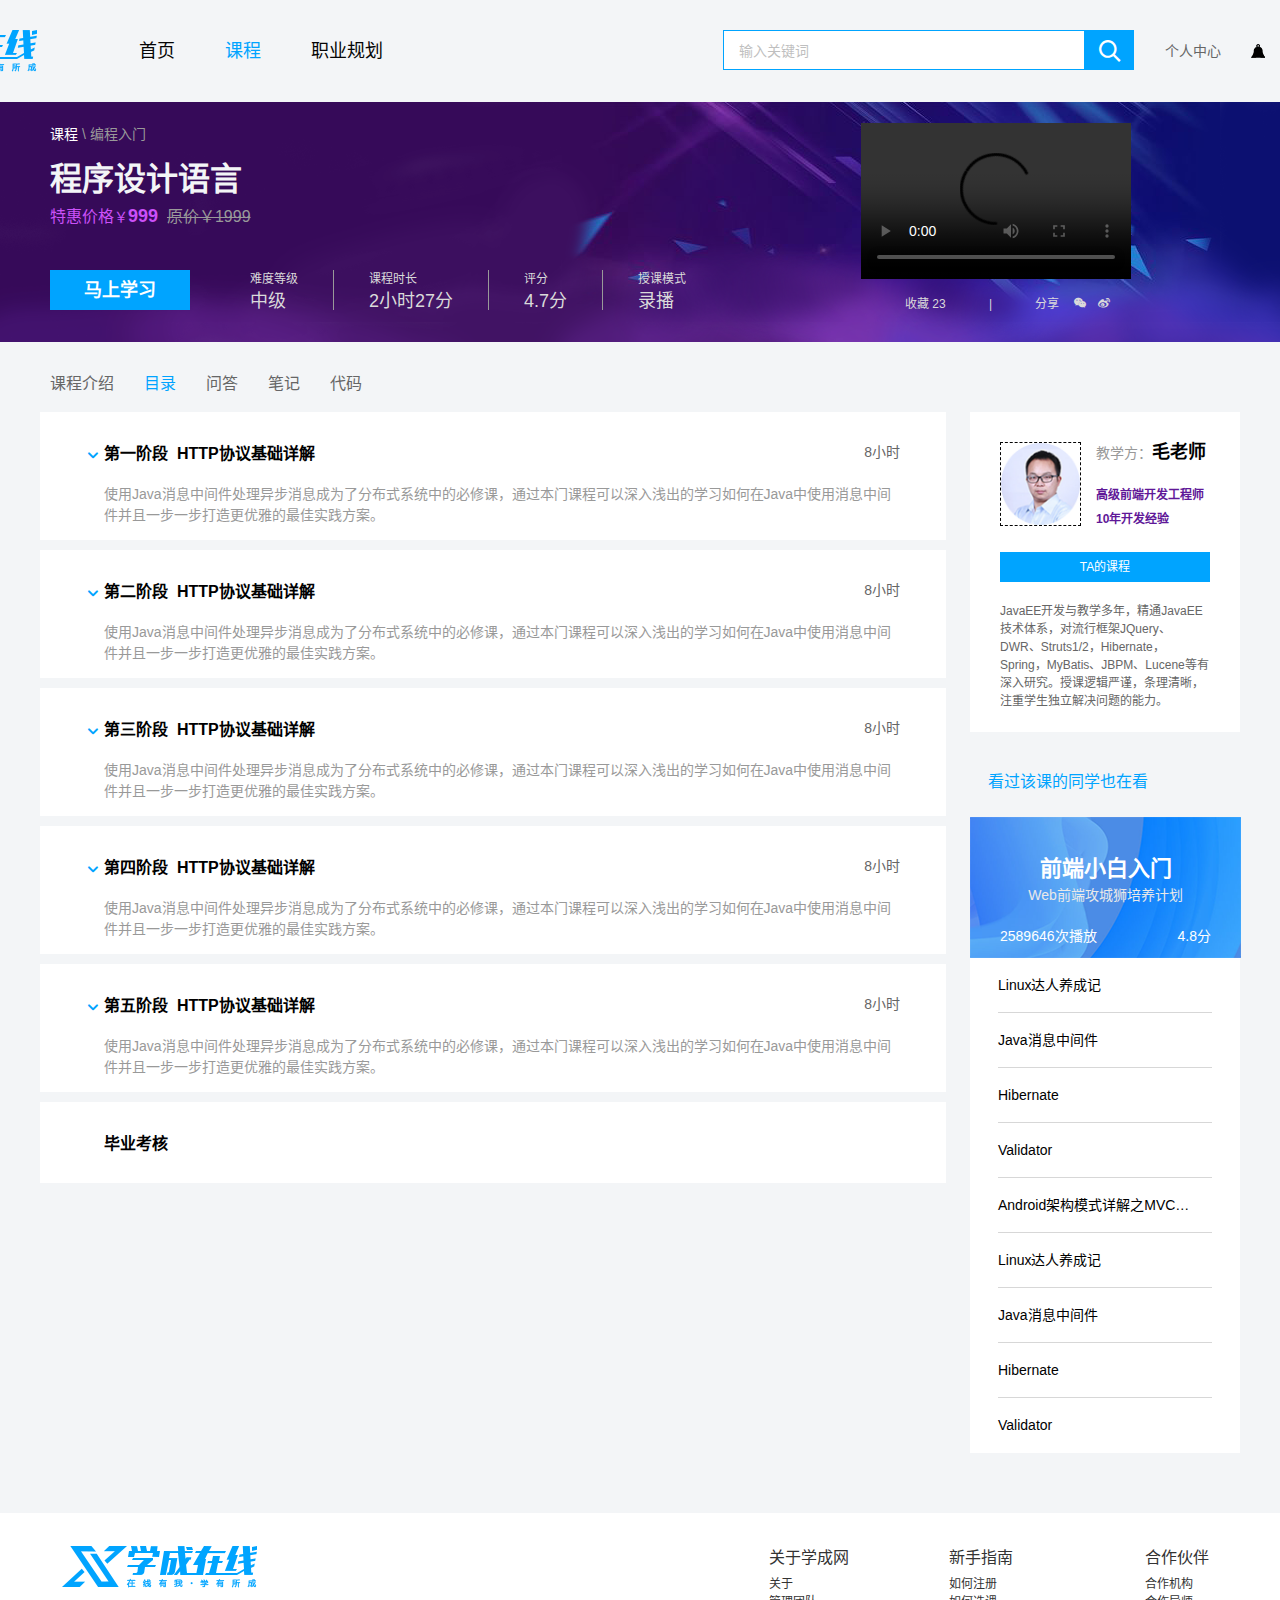
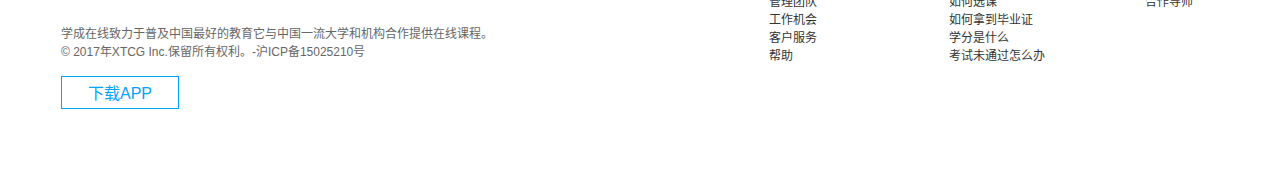
==== commit 3c814b2b: "9.22/11:55最新合并，添加了个人中心模块" ====
--- a/introduction.html
+++ b/introduction.html
@@ -7,6 +7,7 @@
     <meta name="viewport" content="width=device-width, initial-scale=1.0">
     <title>学成网课程介绍-目录</title>
     <link rel="stylesheet" href="css/base.css">
+    <link rel="stylesheet" href="fonts/style.css">
     <link rel="stylesheet" href="css/common.css">
     <link rel="stylesheet" href="css/introduction.css">
 </head>
@@ -23,8 +24,8 @@
         <!-- 导航栏部分 nav -->
         <div class="nav">
             <ul>
-                <li><a href="index.html" class="current">首页</a></li>
-                <li><a href="courselist.html">课程</a></li>
+                <li><a href="index.html">首页</a></li>
+                <li><a href="introduction.html" class="current">课程</a></li>
                 <li><a href="plan.html">职业规划</a></li>
             </ul>
         </div>
@@ -35,7 +36,7 @@
 
         </div>
         <!-- 用户模块 -->
-        <div class="personal"> <a href="javascript:;">个人中心</a></div>
+        <div class="personal"> <a href="set.html">个人中心</a></div>
         <div class="remind">
             <a href="javascript:;"></a>
         </div>
--- a/css/base.css
+++ b/css/base.css
@@ -1,16 +1,23 @@
 /* 把我们所有标签的内外边距清零 */
+
 * {
     margin: 0;
     padding: 0;
     /* css3盒子模型 */
     box-sizing: border-box;
 }
+
+
 /* em 和 i 斜体的文字不倾斜 */
+
 em,
 i {
     font-style: normal
 }
+
+
 /* 去掉li 的小圆点 */
+
 li {
     list-style: none
 }
@@ -33,7 +40,7 @@
 }
 
 a:hover {
-    color: #c81623
+    color: #00a4ff;
 }
 
 button,
@@ -41,7 +48,7 @@
     /* "\5B8B\4F53" 就是宋体的意思 这样浏览器兼容性比较好 */
     font-family: Microsoft YaHei, Heiti SC, tahoma, arial, Hiragino Sans GB, "\5B8B\4F53", sans-serif;
     /* 默认有灰色边框我们需要手动去掉 */
-    border: 0; 
+    border: 0;
     outline: none;
 }
 
@@ -57,7 +64,10 @@
 .none {
     display: none
 }
+
+
 /* 清除浮动 */
+
 .clearfix:after {
     visibility: hidden;
     clear: both;
--- a/fonts/style.css
+++ b/fonts/style.css
@@ -0,0 +1,39 @@
+@font-face {
+    font-family: 'icomoon';
+    src: url('icomoon.eot?v3xi9y');
+    src: url('icomoon.eot?v3xi9y#iefix') format('embedded-opentype'), url('icomoon.ttf?v3xi9y') format('truetype'), url('icomoon.woff?v3xi9y') format('woff'), url('icomoon.svg?v3xi9y#icomoon') format('svg');
+    font-weight: normal;
+    font-style: normal;
+    font-display: block;
+}
+
+[class^="icon-"],
+[class*=" icon-"] {
+    /* use !important to prevent issues with browser extensions that change fonts */
+    font-family: 'icomoon' !important;
+    /* speak: never; */
+    font-style: normal;
+    font-weight: normal;
+    font-variant: normal;
+    text-transform: none;
+    line-height: 1;
+    /* Better Font Rendering =========== */
+    -webkit-font-smoothing: antialiased;
+    -moz-osx-font-smoothing: grayscale;
+}
+
+.icon-edit-pencil:before {
+    content: "\e900";
+}
+
+.icon-home:before {
+    content: "\e901";
+}
+
+.icon-search:before {
+    content: "\e902";
+}
+
+.icon-upload:before {
+    content: "\e903";
+}--- a/css/common.css
+++ b/css/common.css
@@ -184,6 +184,11 @@
     margin-bottom: 5px;
 }
 
+.links dl dt:hover {
+    color: #00a4ff;
+    cursor: pointer;
+}
+
 .links dl dd a {
     color: #333;
     font-size: 12px;
--- a/css/introduction.css
+++ b/css/introduction.css
@@ -19,6 +19,10 @@
 
 
 /* banner模块开始 */
+
+.nav ul li .current {
+    color: #00a4ff;
+}
 
 .banner {
     height: 240px;
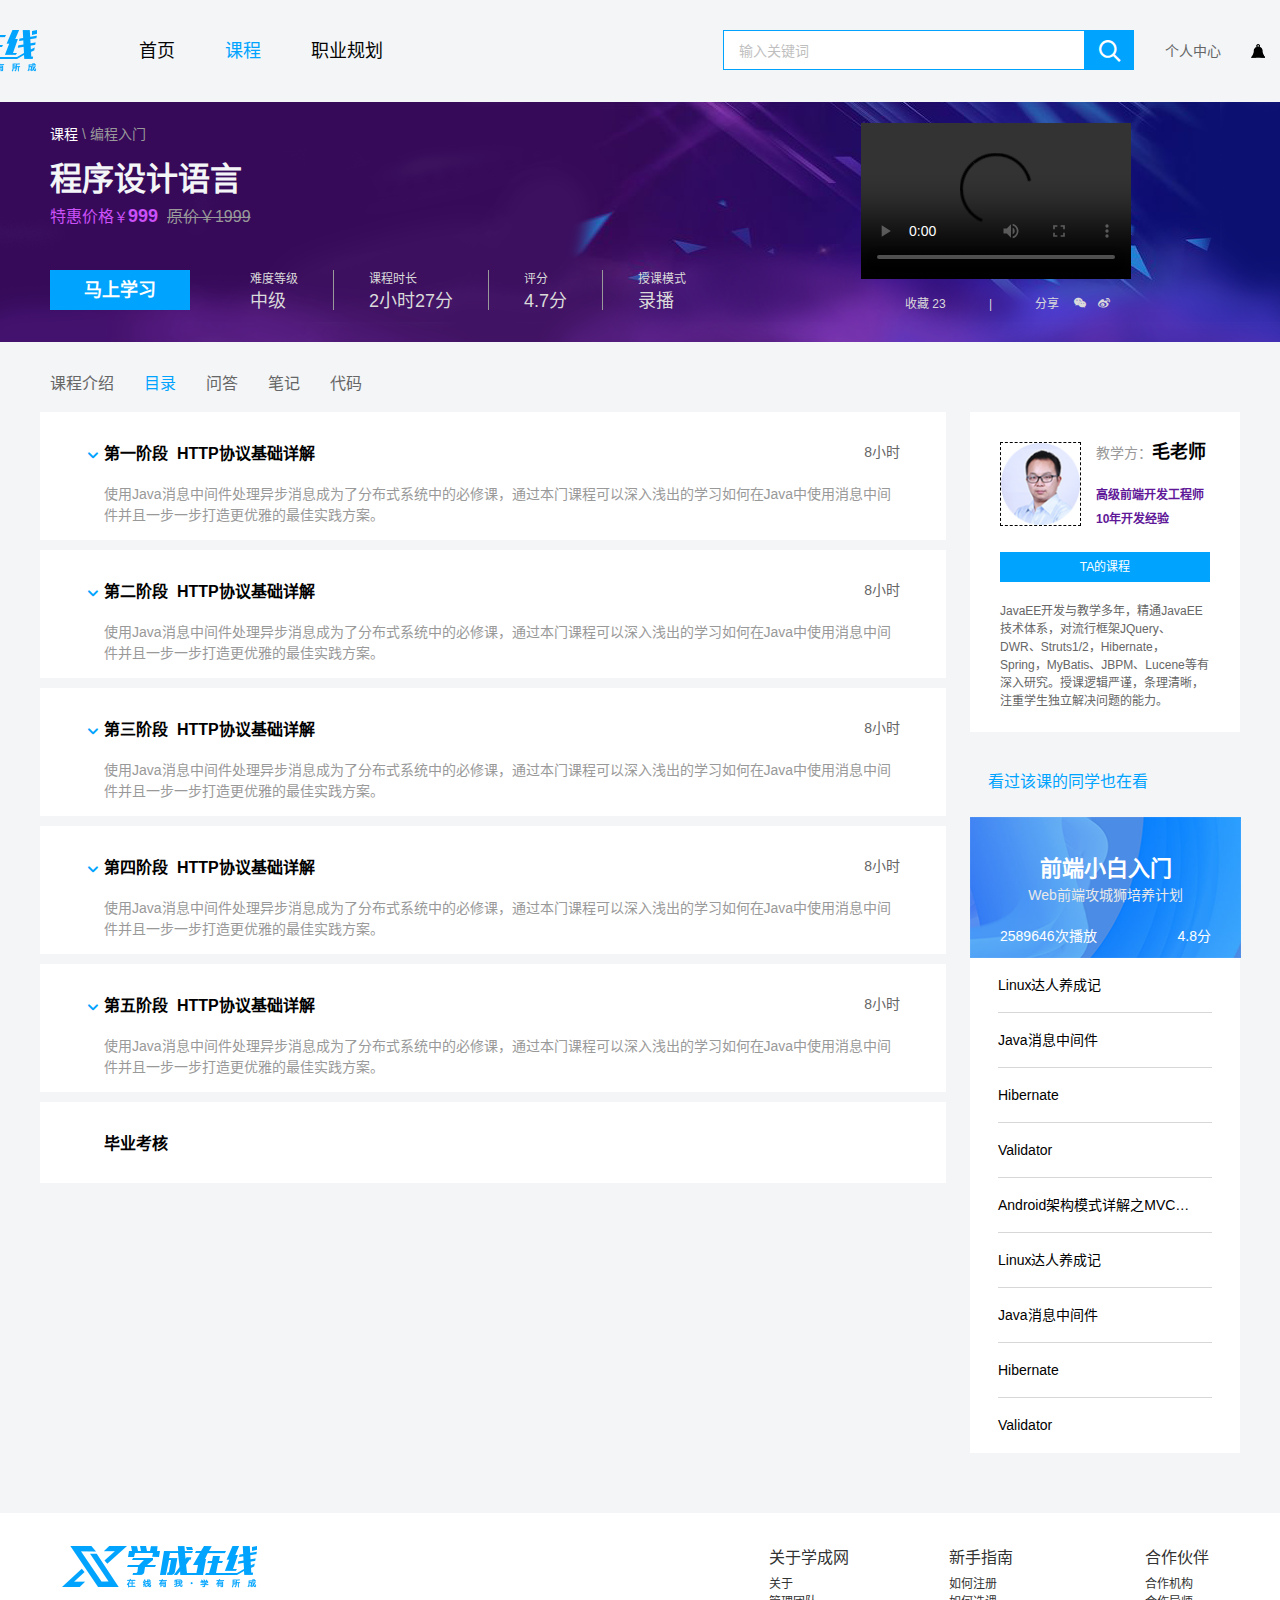
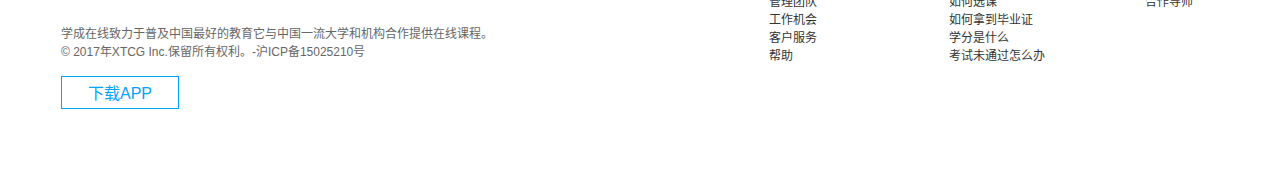
==== commit 20d09a48: "完成项目的全部内容" ====
--- a/introduction.html
+++ b/introduction.html
@@ -41,9 +41,10 @@
             <a href="javascript:;"></a>
         </div>
         <div class="user">
-            <a href="javascript:;">
-                <img src="images/椭圆头像 7@2x.png" alt=""> qq-lilei</a>
-        </div>
+            <a href="set.html">
+                <img src="images/t01b1ad8b63b90a5581.png"> qq-lilei</a>
+        </div>
+        <div class="login"><a href="login.html">登录</a> / <a href="register.html">注册</a></div>
 
     </div>
     <!-- header区域end -->
--- a/css/common.css
+++ b/css/common.css
@@ -117,16 +117,36 @@
     color: #666;
 }
 
+.user a img {
+    height: 29px;
+}
+
 .personal a {
     color: #666;
 }
 
 .user {
-    position: absolute;
-    right: -137px;
+    display: none;
+    position: absolute;
+    width: 181px;
+    height: 30px;
+    right: -232px;
     top: 6px;
     font-size: 14px;
     color: #666;
+}
+
+.login {
+    position: absolute;
+    display: block;
+    top: 10px;
+    right: -126px;
+    color: #00a4ff;
+    font-size: 15px;
+}
+
+.login a {
+    color: #00a4ff;
 }
 
 
